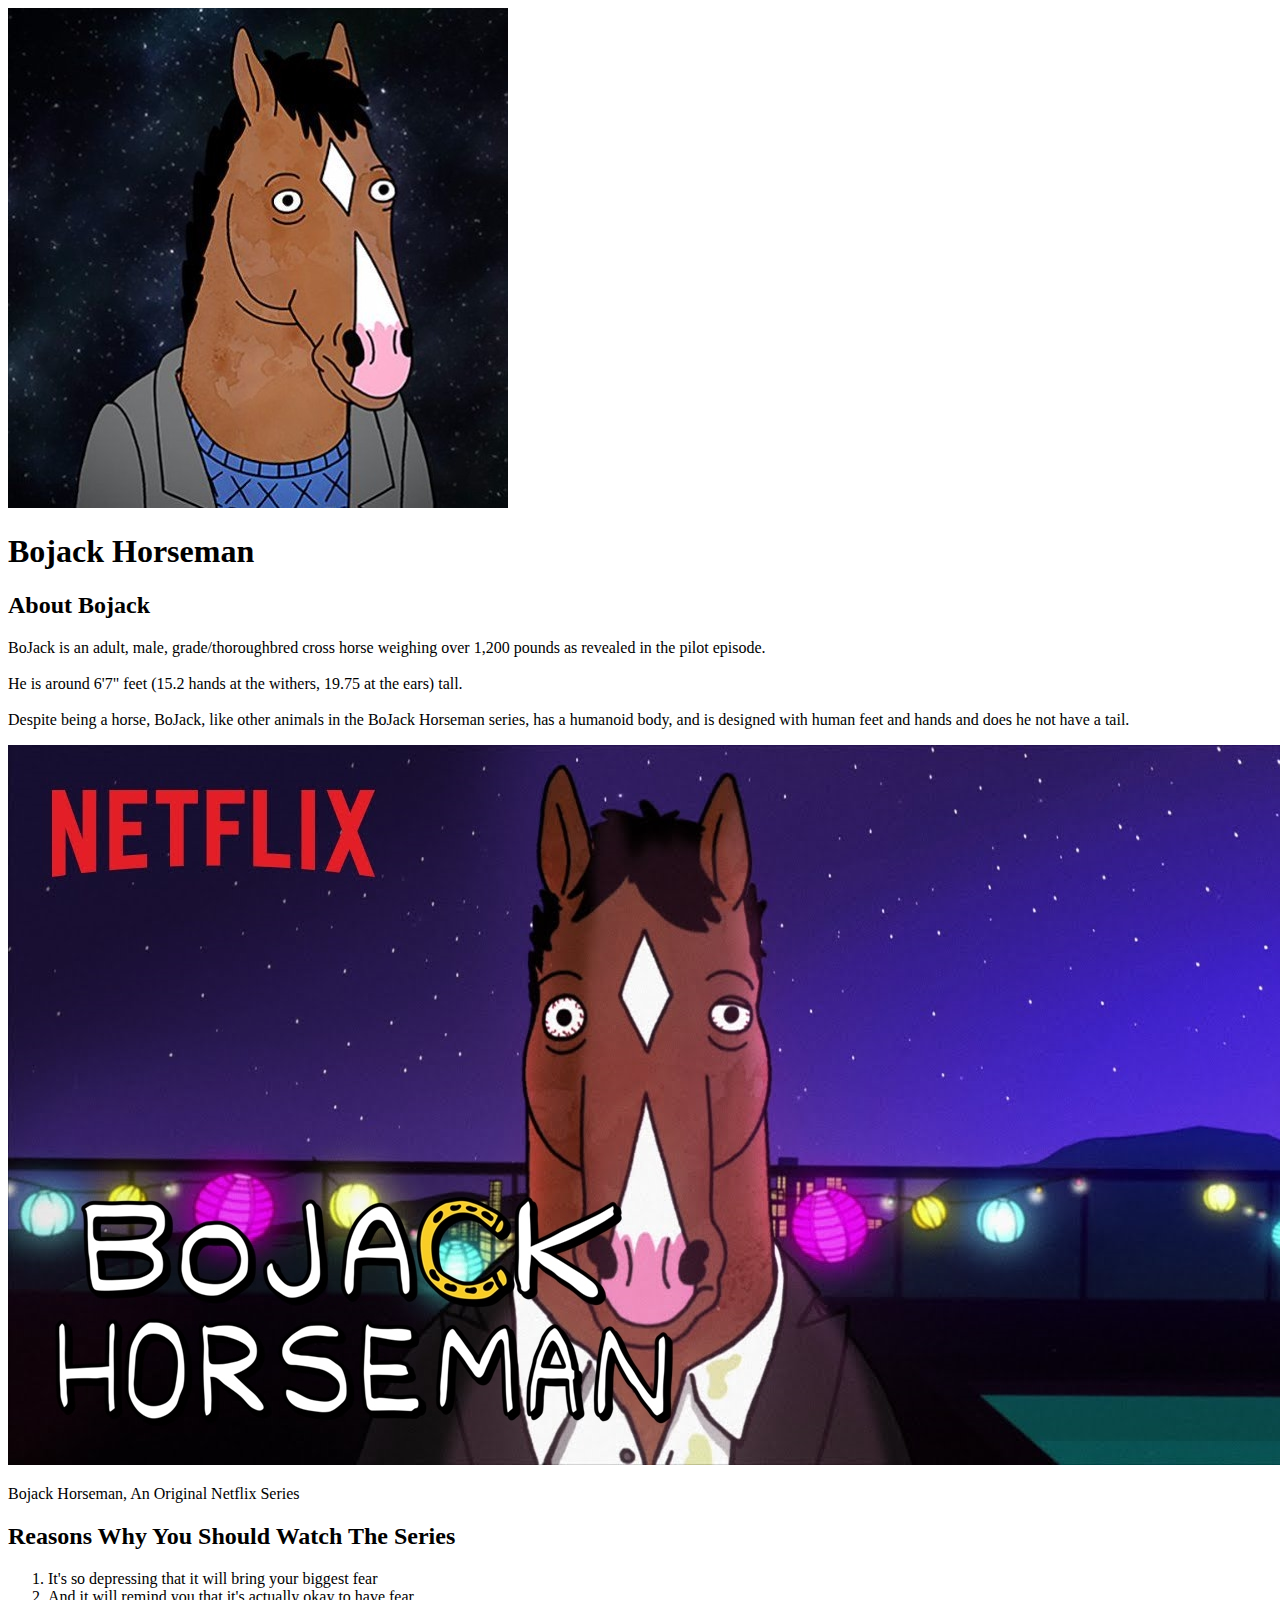
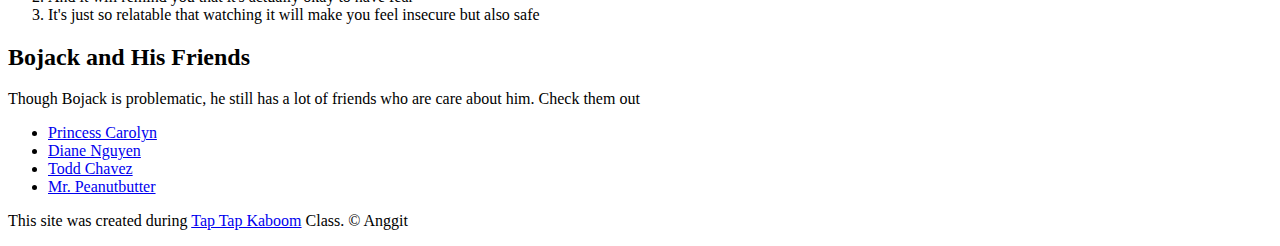
==== bojack.html @ 6a5725db "Added character's bojack.html" ====
<!DOCTYPE html>
<html>
<head>
	<title>Bojack Horseman Fanpage</title>
	<link rel="icon" href="img/bojack.jpeg">
</head>
<body>
	<!-- Header Element -->
	<header>
		<img src="img/bojack.jpeg">
		<h1>Bojack Horseman</h1>
	</header>

	<!-- Main Element -->
	<main>
		<h2>About Bojack</h2>
		<p>BoJack is an adult, male, grade/thoroughbred cross horse weighing over 1,200 pounds as revealed in the pilot episode. <br> <br> He is around 6'7" feet (15.2 hands at the withers, 19.75 at the ears) tall. <br> <Br> Despite being a horse, BoJack, like other animals in the BoJack Horseman series, has a humanoid body, and is designed with human feet and hands and does he not have a tail.</p>
		<img src="img/bojack-big.jpeg">
		<p>Bojack Horseman, An Original Netflix Series</p>
		<!-- Reasons to Watch -->
		<h2>Reasons Why You Should Watch The Series</h2>
		<ol>
			<li>It's so depressing that it will bring your biggest fear</li>
			<li>And it will remind you that it's actually okay to have fear</li>
			<li>It's just so relatable that watching it will make you feel insecure but also safe</li>
		</ol>
		<!-- Bpjack's Friends -->
		<h2>Bojack and His Friends</h2>
		<p>Though Bojack is problematic, he still has a lot of friends who are care about him. Check them out</p>
		<ul>
			<li><a target="_blank" href="https://bojackhorseman.fandom.com/wiki/Princess_Carolyn">Princess Carolyn</a></li>
			<li><a target="_blank" href="https://bojackhorseman.fandom.com/wiki/Diane_Nguyen">Diane Nguyen</a></li>
			<li><a target="_blank" href="https://bojackhorseman.fandom.com/wiki/Todd_Chavez">Todd Chavez</a></li>
			<li><a target="_blank" href="https://bojackhorseman.fandom.com/wiki/Mr._Peanutbutter">Mr. Peanutbutter</a></li>
		</ul>
	</main>
	<!-- Footer Element -->
	<footer>
		<p>This site was created during <a target="_blank" href="https://taptapkaboom.com">Tap Tap Kaboom</a> Class. &copy; Anggit</p>
	</footer>

</body>
</html>
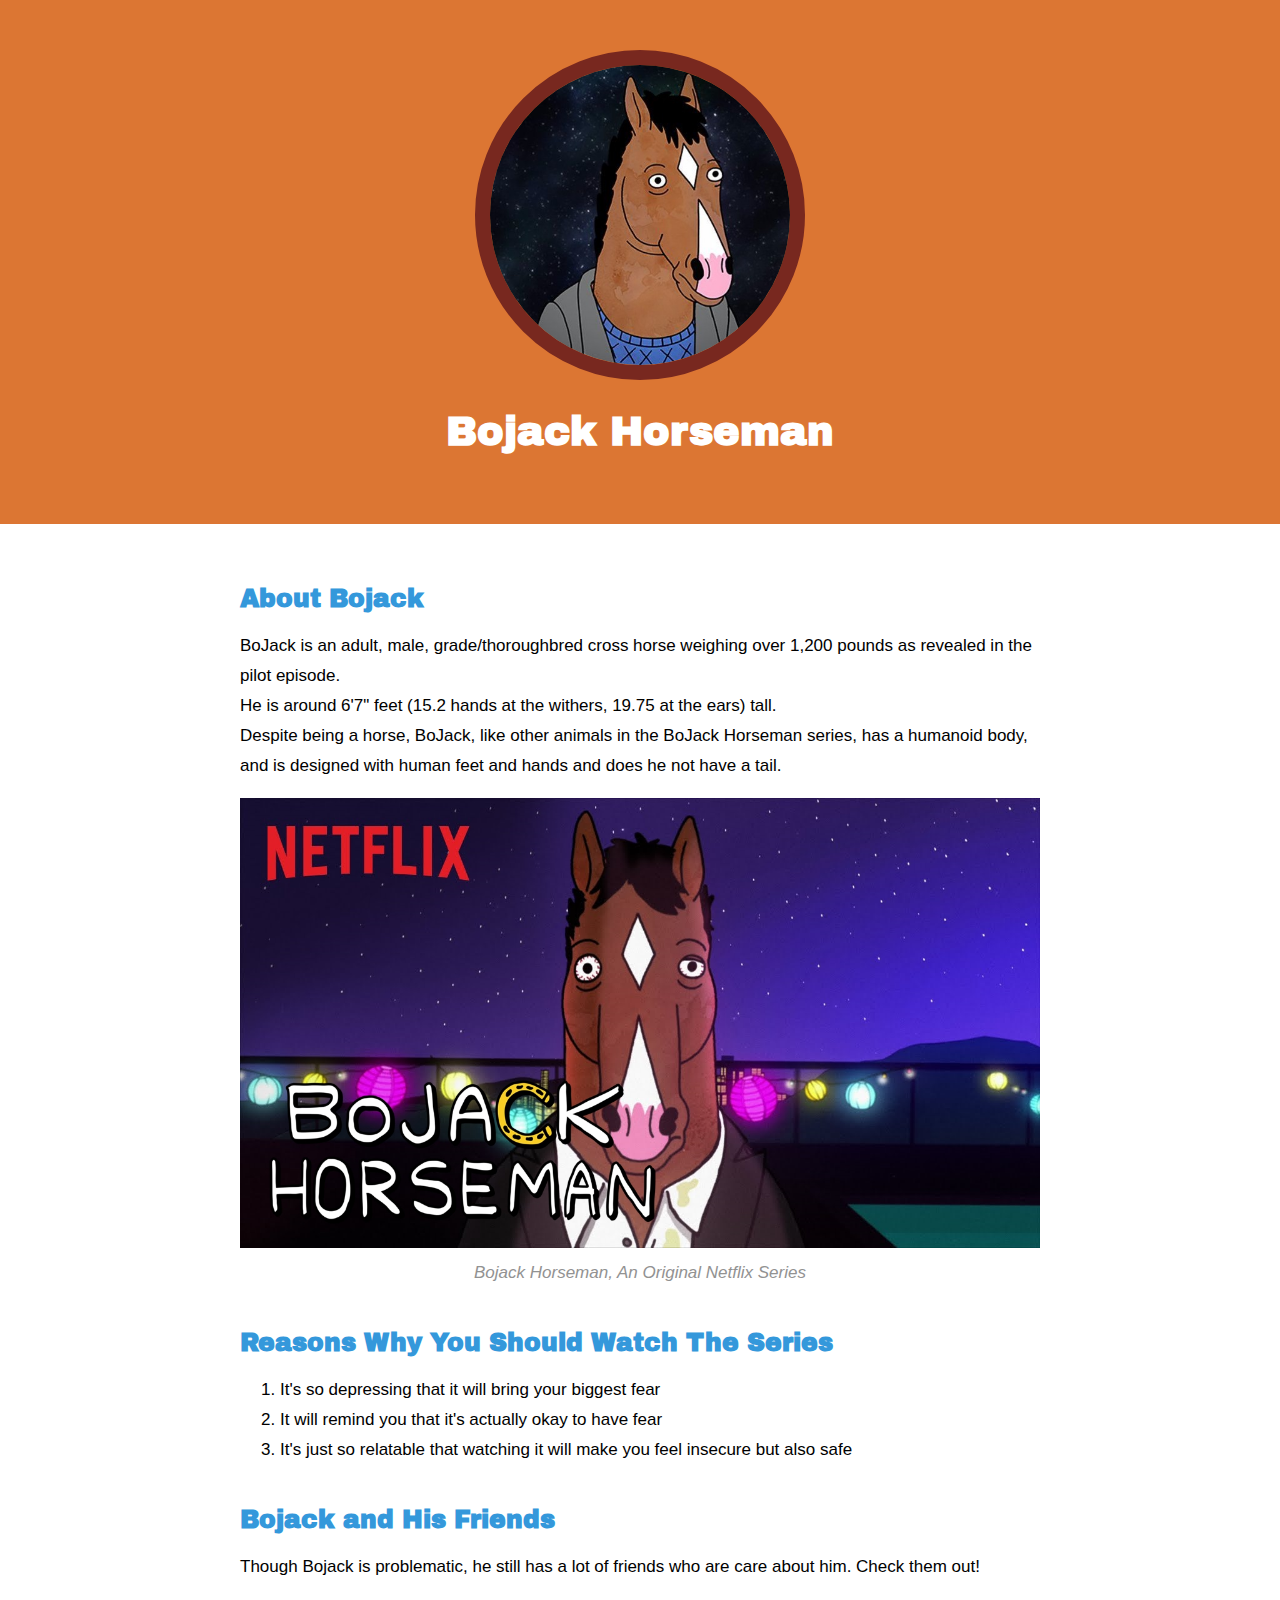
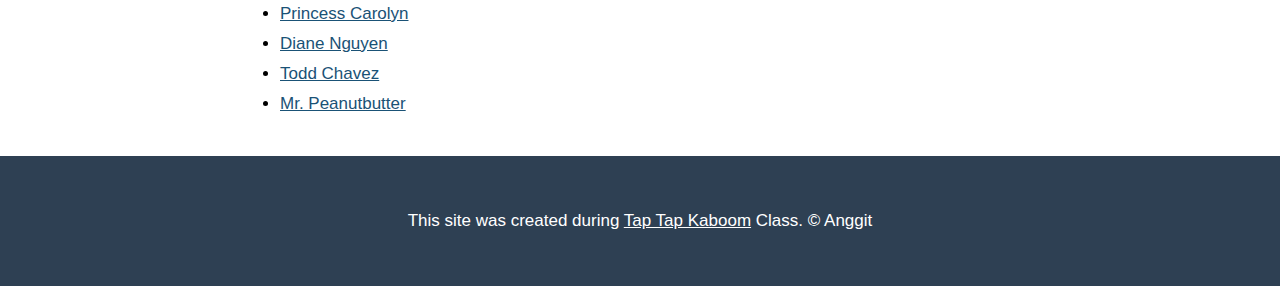
==== commit 4ec7e6ab: "Making Character Website" ====
--- a/bojack.html
+++ b/bojack.html
@@ -2,6 +2,9 @@
 <html>
 <head>
 	<title>Bojack Horseman Fanpage</title>
+	<link rel="stylesheet" type="text/css" href="css/bojackcss.css">
+	<link rel="preconnect" href="https://fonts.gstatic.com">
+	<link href="https://fonts.googleapis.com/css2?family=Archivo+Black&display=swap" rel="stylesheet">
 	<link rel="icon" href="img/bojack.jpeg">
 </head>
 <body>
@@ -14,19 +17,19 @@
 	<!-- Main Element -->
 	<main>
 		<h2>About Bojack</h2>
-		<p>BoJack is an adult, male, grade/thoroughbred cross horse weighing over 1,200 pounds as revealed in the pilot episode. <br> <br> He is around 6'7" feet (15.2 hands at the withers, 19.75 at the ears) tall. <br> <Br> Despite being a horse, BoJack, like other animals in the BoJack Horseman series, has a humanoid body, and is designed with human feet and hands and does he not have a tail.</p>
+		<p>BoJack is an adult, male, grade/thoroughbred cross horse weighing over 1,200 pounds as revealed in the pilot episode. <br> He is around 6'7" feet (15.2 hands at the withers, 19.75 at the ears) tall. <br>Despite being a horse, BoJack, like other animals in the BoJack Horseman series, has a humanoid body, and is designed with human feet and hands and does he not have a tail.</p>
 		<img src="img/bojack-big.jpeg">
-		<p>Bojack Horseman, An Original Netflix Series</p>
+		<p class="caption">Bojack Horseman, An Original Netflix Series</p>
 		<!-- Reasons to Watch -->
 		<h2>Reasons Why You Should Watch The Series</h2>
 		<ol>
 			<li>It's so depressing that it will bring your biggest fear</li>
-			<li>And it will remind you that it's actually okay to have fear</li>
+			<li>It will remind you that it's actually okay to have fear</li>
 			<li>It's just so relatable that watching it will make you feel insecure but also safe</li>
 		</ol>
 		<!-- Bpjack's Friends -->
 		<h2>Bojack and His Friends</h2>
-		<p>Though Bojack is problematic, he still has a lot of friends who are care about him. Check them out</p>
+		<p>Though Bojack is problematic, he still has a lot of friends who are care about him. Check them out!</p>
 		<ul>
 			<li><a target="_blank" href="https://bojackhorseman.fandom.com/wiki/Princess_Carolyn">Princess Carolyn</a></li>
 			<li><a target="_blank" href="https://bojackhorseman.fandom.com/wiki/Diane_Nguyen">Diane Nguyen</a></li>
--- a/css/bojackcss.css
+++ b/css/bojackcss.css
@@ -0,0 +1,79 @@
+body{
+	margin: 0;
+	font-family: 'Helvetica', 'Arial', sans-serif;
+	font-size: 17px;
+	line-height: 30px;
+}
+
+header{
+	background-color: #DC7633;
+	text-align: center;
+	padding-top: 50px;
+	padding-bottom: 50px;
+}
+
+h1, h2{
+	font-family: 'Archivo Black', sans-serif;
+}
+
+header h1{
+	color: white;
+	font-size: 40px;
+}
+
+header img{
+	border-radius: 170px;
+    width: 300px;
+    border: 15px solid #78281F;
+}
+
+main{
+	max-width: 800px;
+	margin: 0 auto;
+	padding: 20px;
+}
+
+main img{
+	max-width: 100%;
+
+}
+
+h2{
+	font-size: 25px;
+	color: #3498DB;
+	margin: 40px 0 10px;
+}
+
+a{
+	color: #1A5276;
+}
+a:hover{
+	color: white;
+	background-color: #3498DB;
+}
+
+footer{
+	background-color: #2E4053;
+	text-align: center;
+	color: white;
+	padding: 50px;
+
+}
+
+footer p{
+	margin: 0;
+}
+footer a{
+	color: white;
+}
+footer a:hover{
+	opacity: .5;
+	background-color: transparent;
+}
+
+p.caption{
+	color: #929292;
+	font-style: italic;
+	margin-top: 0;
+	text-align: center;
+}
